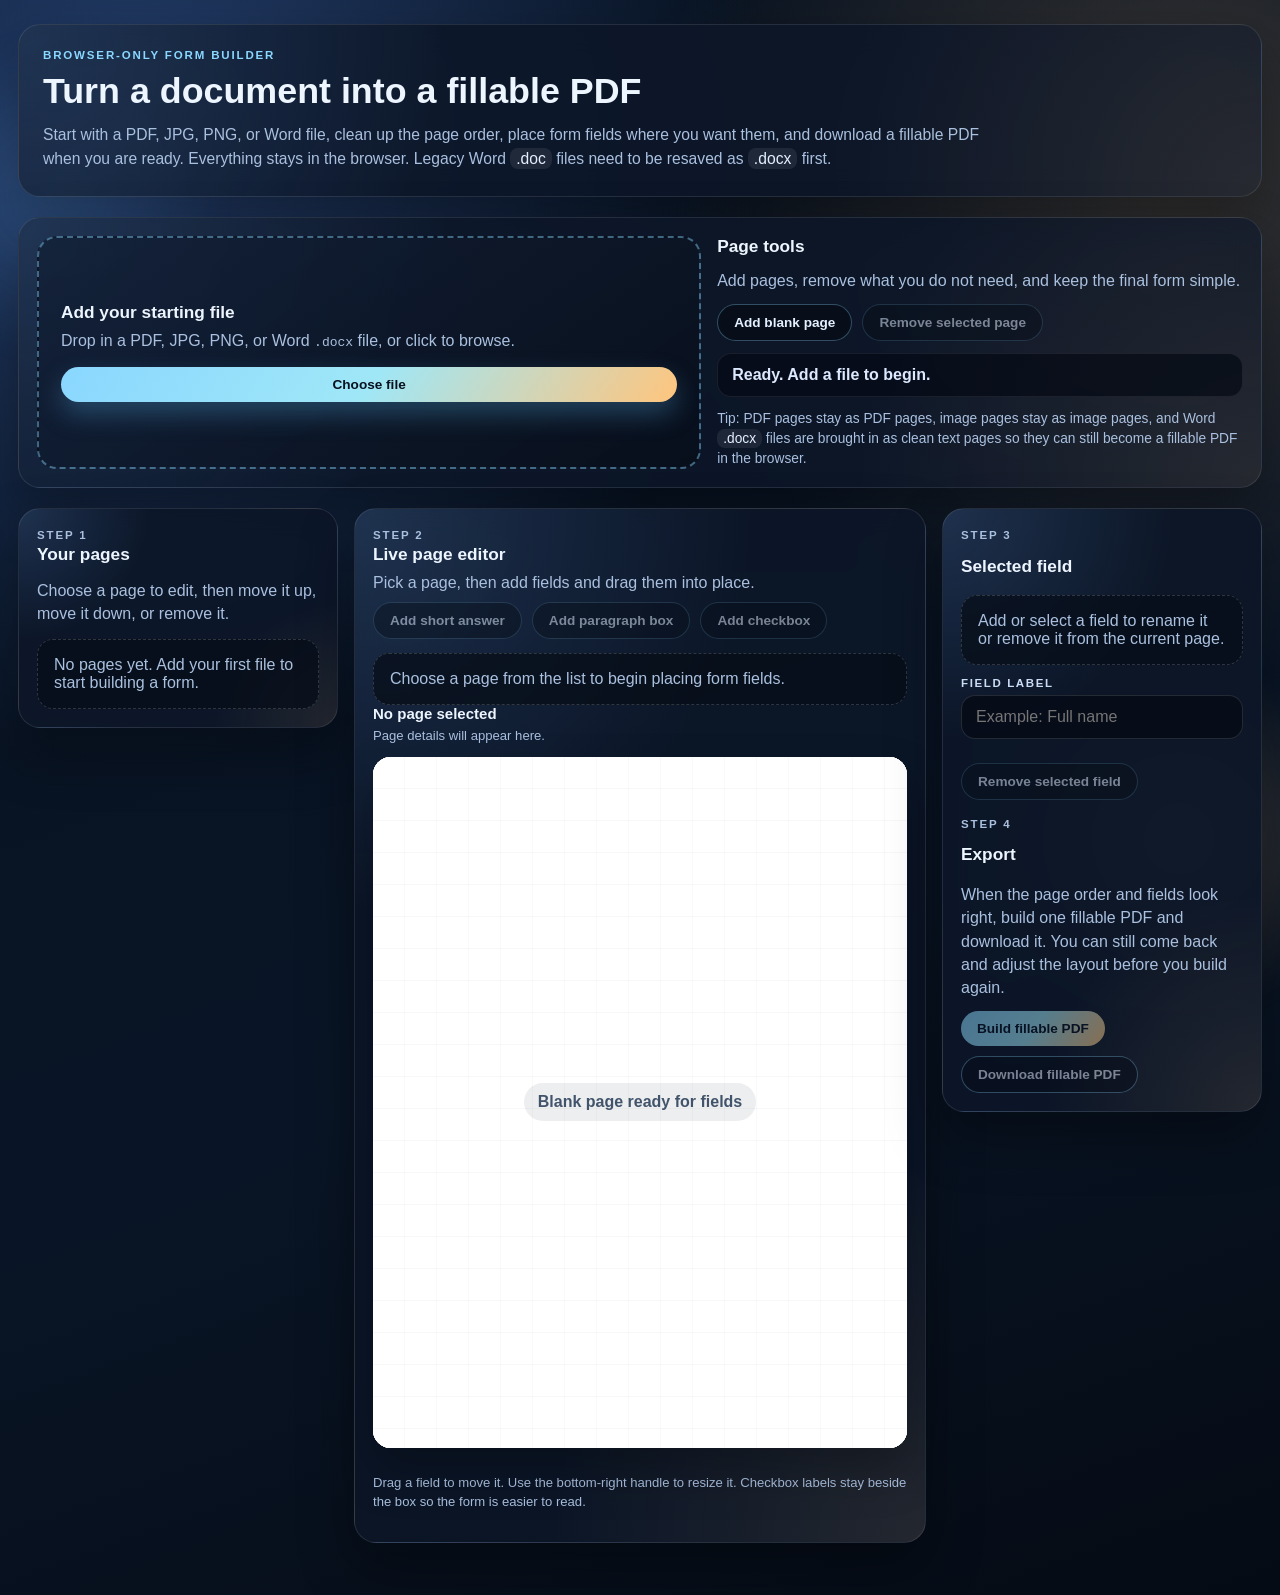
==== Fillable PDF Builder/index.html @ fc836824 "Add fillable PDF builder workspace" ====
<!doctype html>
<html lang="en">
  <head>
    <meta charset="UTF-8" />
    <meta name="viewport" content="width=device-width, initial-scale=1" />
    <title>SwiftPDF Studio - Fillable PDF Builder</title>
    <link rel="icon" href="data:image/svg+xml,%3Csvg xmlns='http://www.w3.org/2000/svg' viewBox='0 0 100 100'%3E%3Ctext y='.9em' font-size='90'%3E%F0%9F%92%BB%3C/text%3E%3C/svg%3E" />
    <link rel="stylesheet" href="styles.css" />
  </head>
  <body>
    <div class="ambient orb-one"></div>
    <div class="ambient orb-two"></div>

    <main class="shell">
      <header class="hero">
        <p class="eyebrow">Browser-only form builder</p>
        <h1>Turn a document into a fillable PDF</h1>
        <p class="subhead">
          Start with a PDF, JPG, PNG, or Word file, clean up the page order, place form fields where you want them,
          and download a fillable PDF when you are ready. Everything stays in the browser. Legacy Word
          <code>.doc</code> files need to be resaved as <code>.docx</code> first.
        </p>
      </header>

      <section class="panel top-grid">
        <div class="dropzone" id="dropzone">
          <div class="dropzone-copy">
            <h2>Add your starting file</h2>
            <p>Drop in a PDF, JPG, PNG, or Word <code>.docx</code> file, or click to browse.</p>
          </div>
          <button type="button" class="primary" id="browseBtn">Choose file</button>
          <input
            id="fileInput"
            type="file"
            multiple
            accept=".pdf,.jpg,.jpeg,.png,.doc,.docx,application/pdf,image/jpeg,image/png,application/msword,application/vnd.openxmlformats-officedocument.wordprocessingml.document" />
        </div>

        <div class="quick-actions">
          <div class="quick-actions-head">
            <h2>Page tools</h2>
            <p>Add pages, remove what you do not need, and keep the final form simple.</p>
          </div>
          <div class="quick-actions-buttons">
            <button type="button" class="ghost" id="addBlankPageBtn">Add blank page</button>
            <button type="button" class="ghost" id="removePageBtn" disabled>Remove selected page</button>
          </div>
          <div class="status" id="status">Ready. Add a file to begin.</div>
          <p class="quick-note">
            Tip: PDF pages stay as PDF pages, image pages stay as image pages, and Word <code>.docx</code> files are
            brought in as clean text pages so they can still become a fillable PDF in the browser.
          </p>
        </div>
      </section>

      <section class="workspace">
        <aside class="panel rail">
          <div class="rail-head">
            <div>
              <p class="mini-label">Step 1</p>
              <h2>Your pages</h2>
            </div>
            <p>Choose a page to edit, then move it up, move it down, or remove it.</p>
          </div>
          <ul class="page-list" id="pageList"></ul>
          <div class="empty-state" id="pageEmpty">No pages yet. Add your first file to start building a form.</div>
        </aside>

        <section class="panel editor">
          <div class="editor-head">
            <div>
              <p class="mini-label">Step 2</p>
              <h2>Live page editor</h2>
              <p>Pick a page, then add fields and drag them into place.</p>
            </div>
            <div class="tool-row">
              <button type="button" class="ghost" id="addTextFieldBtn">Add short answer</button>
              <button type="button" class="ghost" id="addTextareaFieldBtn">Add paragraph box</button>
              <button type="button" class="ghost" id="addCheckboxFieldBtn">Add checkbox</button>
            </div>
          </div>

          <div class="editor-empty" id="editorEmpty">Choose a page from the list to begin placing form fields.</div>

          <div class="editor-stage-wrap" id="editorStageWrap" hidden>
            <div class="editor-meta">
              <div class="editor-meta-title" id="selectedPageTitle">No page selected</div>
              <div class="editor-meta-copy" id="selectedPageMeta">Page details will appear here.</div>
            </div>
            <div class="page-frame" id="pageFrame" style="--page-ratio: 0.7727">
              <div class="page-surface" id="pageSurface">
                <canvas id="pdfCanvas" hidden></canvas>
                <img id="imagePreview" alt="" hidden />
                <div class="docx-preview" id="docxPreview" hidden></div>
                <div class="blank-preview" id="blankPreview" hidden>
                  <span>Blank page ready for fields</span>
                </div>
                <div class="field-layer" id="fieldLayer"></div>
              </div>
            </div>
            <p class="editor-hint">
              Drag a field to move it. Use the bottom-right handle to resize it. Checkbox labels stay beside the box so
              the form is easier to read.
            </p>
          </div>
        </section>

        <aside class="panel inspector">
          <div class="inspector-block">
            <p class="mini-label">Step 3</p>
            <h2>Selected field</h2>
            <div class="inspector-empty" id="fieldEmpty">
              Add or select a field to rename it or remove it from the current page.
            </div>

            <div class="field-settings" id="fieldSettings" hidden>
              <label class="input-group">
                <span>Field label</span>
                <input id="fieldLabelInput" type="text" placeholder="Example: Full name" />
              </label>

              <div class="field-summary" id="fieldSummary"></div>

              <div class="inspector-actions">
                <button type="button" class="ghost" id="removeFieldBtn">Remove selected field</button>
              </div>
            </div>
          </div>

          <div class="inspector-block export-block">
            <p class="mini-label">Step 4</p>
            <h2>Export</h2>
            <p>
              When the page order and fields look right, build one fillable PDF and download it. You can still come
              back and adjust the layout before you build again.
            </p>
            <div class="export-actions">
              <button type="button" class="primary" id="buildBtn" disabled>Build fillable PDF</button>
              <a class="secondary disabled" id="downloadLink" href="#" download="swiftpdf-fillable-form.pdf">Download fillable PDF</a>
            </div>
          </div>
        </aside>
      </section>
    </main>

    <noscript>
      <div class="noscript">Please enable JavaScript to use the fillable PDF builder.</div>
    </noscript>

    <script src="vendor/pdf-lib.min.js"></script>
    <script src="vendor/pdf.min.js"></script>
    <script src="vendor/mammoth.browser.min.js"></script>
    <script src="app.js"></script>
  </body>
</html>
---- Fillable PDF Builder/styles.css ----
:root {
  --bg: #07111f;
  --bg-deep: #050b14;
  --surface: rgba(13, 23, 40, 0.9);
  --surface-soft: rgba(9, 17, 30, 0.88);
  --line: rgba(255, 255, 255, 0.1);
  --line-strong: rgba(138, 215, 255, 0.42);
  --text: #edf5ff;
  --muted: #aac0df;
  --accent: #8ad7ff;
  --accent-warm: #ffc57d;
  --shadow: 0 24px 54px rgba(0, 0, 0, 0.34);
}

* {
  box-sizing: border-box;
}

html,
body {
  margin: 0;
  min-height: 100%;
}

body {
  font-family: "Space Grotesk", "Segoe UI", "Trebuchet MS", sans-serif;
  color: var(--text);
  background:
    radial-gradient(circle at 10% 8%, rgba(91, 148, 255, 0.34), transparent 34%),
    radial-gradient(circle at 92% 10%, rgba(255, 197, 125, 0.18), transparent 28%),
    linear-gradient(160deg, var(--bg) 0%, #091526 60%, var(--bg-deep) 100%);
}

.ambient {
  position: fixed;
  pointer-events: none;
  filter: blur(16px);
  opacity: 0.64;
  z-index: 0;
}

.orb-one {
  width: 320px;
  height: 320px;
  left: -100px;
  top: 4vh;
  background: radial-gradient(circle, rgba(101, 173, 255, 0.38), transparent 72%);
}

.orb-two {
  width: 360px;
  height: 360px;
  right: -80px;
  bottom: -120px;
  background: radial-gradient(circle, rgba(255, 197, 125, 0.34), transparent 72%);
}

.shell {
  position: relative;
  z-index: 1;
  max-width: 1440px;
  margin: 0 auto;
  padding: 24px 18px 52px;
  display: grid;
  gap: 20px;
}

.hero,
.panel {
  border: 1px solid var(--line);
  border-radius: 22px;
  background:
    radial-gradient(circle at 0 0, rgba(114, 174, 255, 0.18), transparent 34%),
    radial-gradient(circle at 100% 100%, rgba(255, 197, 125, 0.1), transparent 32%),
    var(--surface);
  box-shadow: var(--shadow);
  backdrop-filter: blur(14px);
}

.hero {
  padding: 24px;
}

.eyebrow,
.mini-label {
  margin: 0 0 10px;
  font-size: 0.72rem;
  text-transform: uppercase;
  letter-spacing: 0.16em;
  color: var(--accent);
  font-weight: 700;
}

.hero h1 {
  margin: 0 0 12px;
  font-size: clamp(1.8rem, 2.8vw, 2.7rem);
  line-height: 1.12;
}

.subhead {
  margin: 0;
  max-width: 950px;
  color: var(--muted);
  font-size: 0.98rem;
  line-height: 1.55;
}

.subhead code,
.quick-note code {
  font-family: inherit;
  color: #e3efff;
  background: rgba(255, 255, 255, 0.08);
  border-radius: 8px;
  padding: 2px 6px;
}

.top-grid {
  padding: 20px;
  display: grid;
  grid-template-columns: minmax(0, 1.2fr) minmax(0, 0.95fr);
  gap: 16px;
}

.dropzone {
  border: 2px dashed rgba(138, 215, 255, 0.44);
  border-radius: 20px;
  padding: 22px;
  display: grid;
  gap: 14px;
  align-content: center;
  background: linear-gradient(145deg, rgba(19, 33, 56, 0.84), rgba(8, 15, 27, 0.92));
  transition: border-color 0.18s ease, box-shadow 0.18s ease, transform 0.18s ease;
}

.dropzone.active {
  border-color: var(--accent);
  box-shadow: 0 0 0 4px rgba(138, 215, 255, 0.14);
  transform: translateY(-1px);
}

.dropzone h2,
.quick-actions h2,
.rail-head h2,
.editor-head h2,
.inspector-block h2 {
  margin: 0 0 6px;
  font-size: 1.08rem;
}

.dropzone p,
.quick-actions p,
.rail-head p,
.editor-head p,
.inspector-block p {
  margin: 0;
  color: var(--muted);
  line-height: 1.45;
}

.dropzone input[type="file"] {
  display: none;
}

.quick-actions {
  display: grid;
  gap: 12px;
  align-content: start;
}

.quick-actions-head {
  display: grid;
  gap: 6px;
}

.quick-actions-buttons,
.tool-row,
.export-actions,
.inspector-actions {
  display: flex;
  gap: 10px;
  flex-wrap: wrap;
}

.status {
  border-radius: 14px;
  padding: 12px 14px;
  background: rgba(6, 11, 21, 0.72);
  border: 1px solid rgba(255, 255, 255, 0.08);
  color: #dce9ff;
  font-weight: 600;
}

.quick-note {
  font-size: 0.86rem;
}

.workspace {
  display: grid;
  grid-template-columns: minmax(260px, 320px) minmax(0, 1fr) minmax(260px, 320px);
  gap: 16px;
  align-items: start;
}

.panel {
  padding: 18px;
}

.rail,
.inspector {
  position: sticky;
  top: 18px;
}

.rail-head,
.editor-head {
  display: grid;
  gap: 8px;
  margin-bottom: 14px;
}

.page-list {
  list-style: none;
  margin: 0;
  padding: 0;
  display: grid;
  gap: 10px;
  max-height: 920px;
  overflow: auto;
}

.page-card {
  border: 1px solid rgba(255, 255, 255, 0.08);
  background: rgba(7, 13, 24, 0.84);
  border-radius: 16px;
  padding: 12px;
  display: grid;
  gap: 10px;
}

.page-card.active {
  border-color: rgba(138, 215, 255, 0.52);
  box-shadow: 0 0 0 1px rgba(138, 215, 255, 0.3);
}

.page-card-main {
  appearance: none;
  border: 0;
  background: transparent;
  color: inherit;
  text-align: left;
  padding: 0;
  cursor: pointer;
  display: grid;
  gap: 6px;
}

.page-card-top {
  display: flex;
  justify-content: space-between;
  align-items: center;
  gap: 10px;
}

.page-badge {
  display: inline-flex;
  align-items: center;
  border-radius: 999px;
  padding: 4px 9px;
  font-size: 0.7rem;
  text-transform: uppercase;
  letter-spacing: 0.1em;
  background: rgba(138, 215, 255, 0.12);
  color: var(--accent);
}

.page-number {
  font-size: 0.78rem;
  color: var(--muted);
  font-weight: 700;
}

.page-title {
  font-size: 0.95rem;
  font-weight: 700;
  color: var(--text);
  word-break: break-word;
}

.page-copy {
  font-size: 0.81rem;
  color: var(--muted);
  line-height: 1.4;
}

.page-actions {
  display: flex;
  gap: 8px;
  flex-wrap: wrap;
}

.editor {
  min-height: 760px;
}

.editor-empty,
.inspector-empty,
.empty-state {
  border-radius: 16px;
  padding: 16px;
  border: 1px dashed rgba(255, 255, 255, 0.16);
  background: rgba(8, 14, 25, 0.74);
  color: var(--muted);
}

.editor-stage-wrap {
  display: grid;
  gap: 12px;
}

.editor-meta {
  display: grid;
  gap: 4px;
}

.editor-meta-title {
  font-size: 0.94rem;
  font-weight: 700;
}

.editor-meta-copy {
  font-size: 0.82rem;
  color: var(--muted);
  line-height: 1.45;
}

.page-frame {
  width: min(100%, 820px);
  margin: 0 auto;
}

.page-surface {
  position: relative;
  width: 100%;
  aspect-ratio: var(--page-ratio);
  border-radius: 18px;
  overflow: hidden;
  background: #fff;
  box-shadow: 0 24px 46px rgba(0, 0, 0, 0.25);
}

#pdfCanvas,
#imagePreview,
.docx-preview,
.blank-preview,
.field-layer {
  position: absolute;
  inset: 0;
}

#pdfCanvas,
#imagePreview {
  width: 100%;
  height: 100%;
  display: block;
  background: #fff;
}

#imagePreview {
  object-fit: contain;
}

.docx-preview,
.blank-preview {
  background: #fff;
  color: #182432;
}

.docx-preview {
  padding: 8.5% 8.5% 7%;
  display: flex;
  flex-direction: column;
  gap: 0.38rem;
  overflow: hidden;
}

.docx-preview-line {
  margin: 0;
  font-size: clamp(0.58rem, 1.15vw, 0.95rem);
  line-height: 1.45;
  white-space: pre-wrap;
  word-break: break-word;
}

.blank-preview {
  display: grid;
  place-items: center;
  background:
    linear-gradient(transparent 31px, rgba(15, 31, 51, 0.06) 32px),
    linear-gradient(90deg, transparent 31px, rgba(15, 31, 51, 0.05) 32px),
    #ffffff;
  background-size: 32px 32px;
}

.blank-preview span {
  padding: 10px 14px;
  border-radius: 999px;
  background: rgba(9, 17, 31, 0.07);
  color: #41546b;
  font-weight: 700;
}

.field-layer {
  z-index: 3;
}

.field-box {
  position: absolute;
  border: 2px dashed rgba(47, 120, 255, 0.82);
  border-radius: 10px;
  background: rgba(84, 147, 255, 0.08);
  cursor: move;
  touch-action: none;
}

.field-box.active {
  border-color: rgba(255, 156, 87, 0.96);
  background: rgba(255, 173, 111, 0.08);
}

.field-label {
  position: absolute;
  top: -28px;
  left: 0;
  max-width: 220px;
  padding: 5px 9px;
  border-radius: 999px;
  font-size: 0.73rem;
  font-weight: 700;
  color: #0a1220;
  background: rgba(255, 255, 255, 0.92);
  box-shadow: 0 6px 14px rgba(10, 18, 32, 0.14);
  white-space: nowrap;
  overflow: hidden;
  text-overflow: ellipsis;
}

.field-box.checkbox .field-label {
  top: 50%;
  left: calc(100% + 10px);
  transform: translateY(-50%);
  max-width: 240px;
}

.field-body {
  width: 100%;
  height: 100%;
  border-radius: 8px;
  background: rgba(255, 255, 255, 0.64);
  border: 1px solid rgba(15, 24, 38, 0.14);
}

.field-box.checkbox .field-body {
  background: rgba(255, 255, 255, 0.82);
}

.field-box.textarea .field-body {
  background:
    linear-gradient(transparent 23px, rgba(15, 24, 38, 0.08) 24px),
    rgba(255, 255, 255, 0.72);
  background-size: 100% 24px;
}

.field-box.checkbox .field-body::after {
  content: "";
  position: absolute;
  inset: 22%;
  border: 2px solid rgba(15, 24, 38, 0.28);
  border-radius: 4px;
}

.field-resize {
  position: absolute;
  width: 18px;
  height: 18px;
  right: -9px;
  bottom: -9px;
  border-radius: 50%;
  background: var(--accent);
  border: 2px solid #0e1828;
  box-shadow: 0 8px 14px rgba(3, 7, 14, 0.34);
  cursor: nwse-resize;
}

.editor-hint,
.field-summary {
  font-size: 0.82rem;
  color: var(--muted);
  line-height: 1.45;
}

.inspector {
  display: grid;
  gap: 16px;
}

.inspector-block {
  display: grid;
  gap: 12px;
}

.field-settings {
  display: grid;
  gap: 12px;
}

.input-group {
  display: grid;
  gap: 6px;
}

.input-group span {
  font-size: 0.72rem;
  text-transform: uppercase;
  letter-spacing: 0.14em;
  color: #cbdcf5;
  font-weight: 700;
}

.input-group input {
  border: 1px solid rgba(255, 255, 255, 0.12);
  border-radius: 14px;
  background: rgba(7, 13, 24, 0.92);
  color: var(--text);
  padding: 12px 14px;
  font: inherit;
}

.input-group input:focus-visible {
  outline: 2px solid rgba(138, 215, 255, 0.4);
  outline-offset: 2px;
}

button,
.secondary {
  appearance: none;
  border-radius: 999px;
  padding: 10px 16px;
  font: inherit;
  font-size: 0.85rem;
  font-weight: 700;
  cursor: pointer;
  transition: transform 0.18s ease, box-shadow 0.18s ease, background 0.18s ease;
  text-decoration: none;
  display: inline-flex;
  justify-content: center;
  align-items: center;
  gap: 6px;
}

.primary {
  border: 0;
  color: #071120;
  background: linear-gradient(125deg, #8ad7ff, #9fe7f7, #ffc57d);
  box-shadow: 0 12px 26px rgba(78, 162, 211, 0.34);
}

.ghost {
  border: 1px solid rgba(138, 215, 255, 0.32);
  background: rgba(8, 14, 25, 0.84);
  color: #e3f0ff;
}

.secondary {
  border: 1px solid rgba(138, 215, 255, 0.58);
  background: rgba(7, 13, 24, 0.92);
  color: #e5f0ff;
}

.secondary.disabled,
button:disabled {
  opacity: 0.5;
  cursor: not-allowed;
  box-shadow: none;
}

button:not(:disabled):hover,
.secondary:not(.disabled):hover {
  transform: translateY(-1px);
  box-shadow: 0 14px 28px rgba(0, 0, 0, 0.24);
}

.noscript {
  margin: 20px auto;
  max-width: 720px;
  padding: 16px;
  text-align: center;
  border-radius: 14px;
  background: rgba(8, 14, 25, 0.94);
  border: 1px solid var(--line);
  color: var(--muted);
}

@media (max-width: 1240px) {
  .workspace {
    grid-template-columns: minmax(240px, 290px) minmax(0, 1fr);
  }

  .inspector {
    grid-column: 1 / -1;
    position: static;
    grid-template-columns: repeat(2, minmax(0, 1fr));
  }
}

@media (max-width: 980px) {
  .top-grid,
  .workspace {
    grid-template-columns: 1fr;
  }

  .rail,
  .inspector {
    position: static;
  }

  .inspector {
    grid-template-columns: 1fr;
  }

  .page-frame {
    width: 100%;
  }
}

@media (max-width: 720px) {
  .shell {
    padding: 16px 10px 34px;
  }

  .hero,
  .panel {
    padding: 14px;
  }

  .tool-row,
  .export-actions,
  .inspector-actions,
  .page-actions,
  .quick-actions-buttons {
    flex-direction: column;
  }

  .tool-row button,
  .export-actions .primary,
  .export-actions .secondary,
  .inspector-actions button,
  .page-actions button,
  .quick-actions-buttons button {
    width: 100%;
  }

  .field-box.checkbox .field-label {
    max-width: 150px;
  }
}
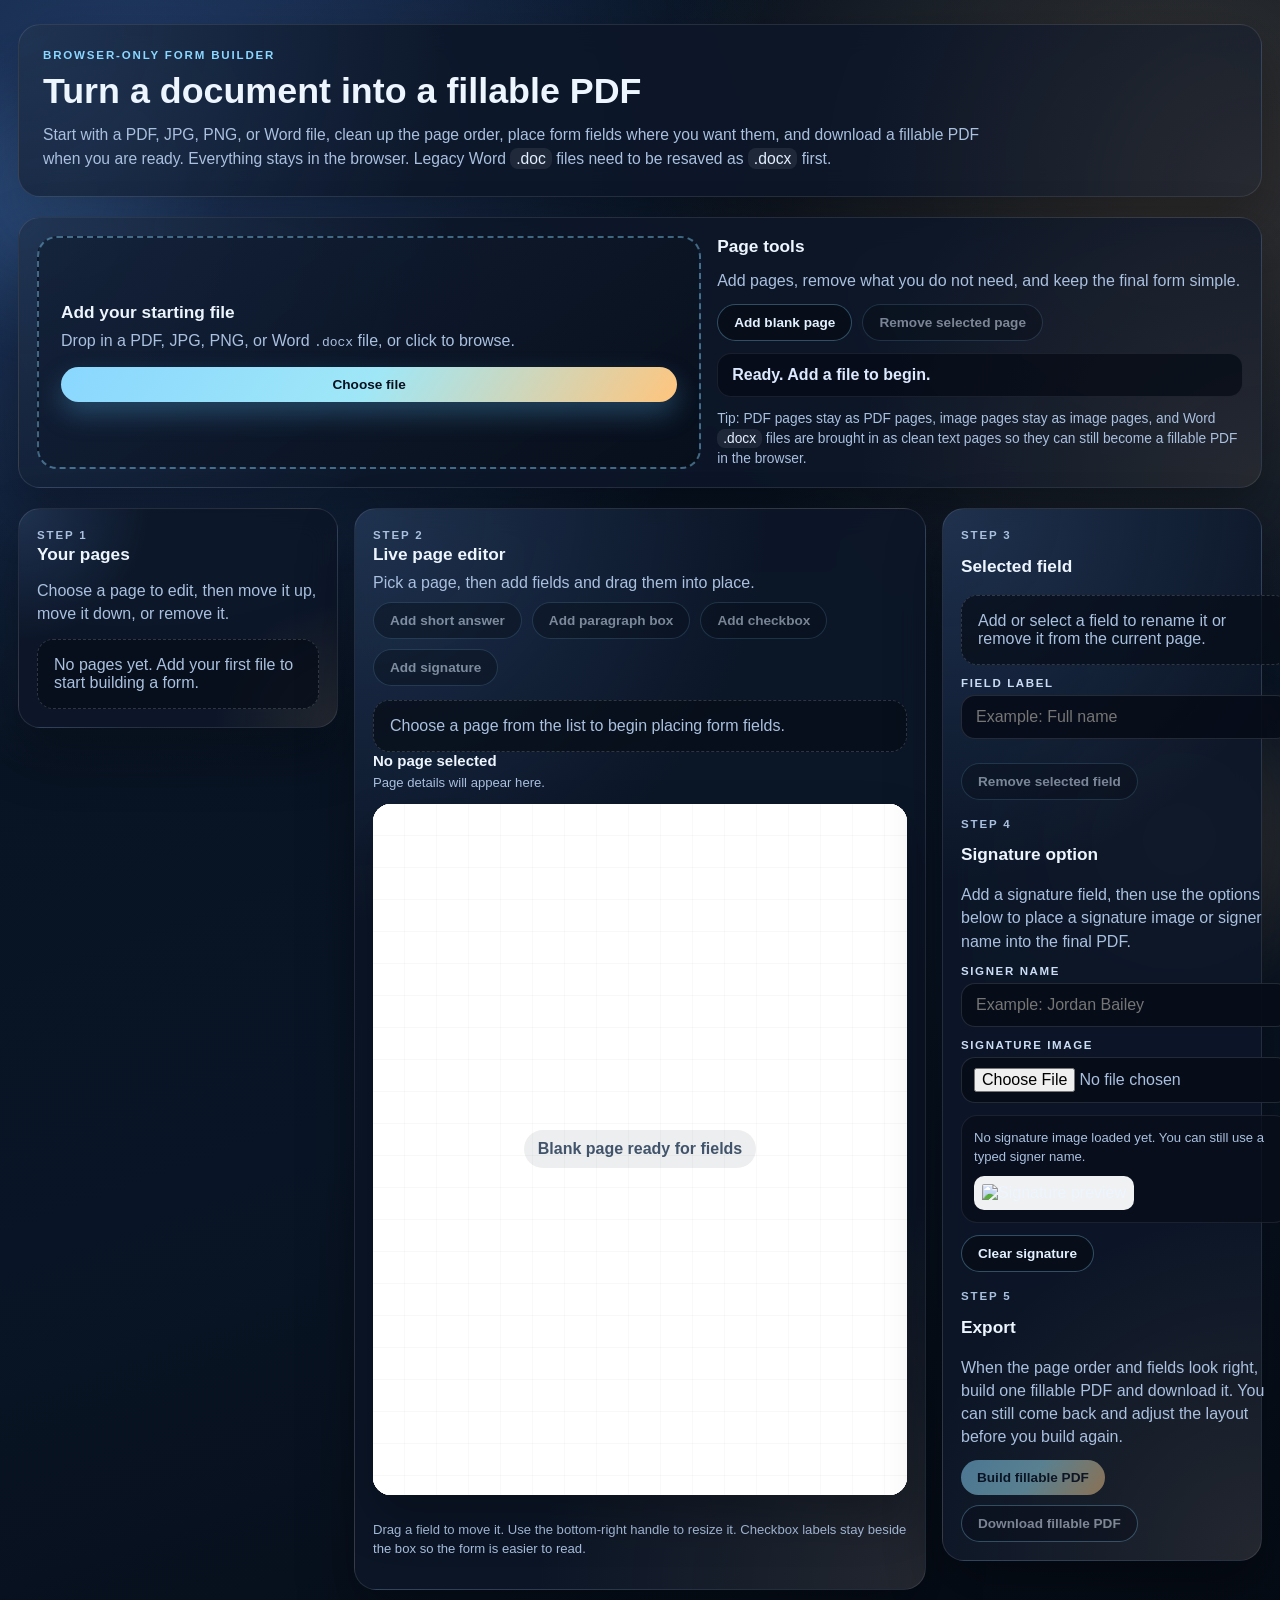
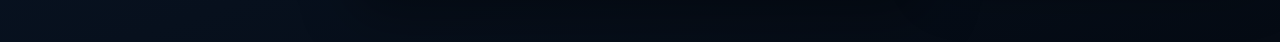
==== commit 3a340cb7: "Fix PDF live preview and add signature fields" ====
--- a/Fillable PDF Builder/index.html
+++ b/Fillable PDF Builder/index.html
@@ -77,6 +77,7 @@
               <button type="button" class="ghost" id="addTextFieldBtn">Add short answer</button>
               <button type="button" class="ghost" id="addTextareaFieldBtn">Add paragraph box</button>
               <button type="button" class="ghost" id="addCheckboxFieldBtn">Add checkbox</button>
+              <button type="button" class="ghost" id="addSignatureFieldBtn">Add signature</button>
             </div>
           </div>
 
@@ -127,8 +128,33 @@
             </div>
           </div>
 
+          <div class="inspector-block signature-block">
+            <p class="mini-label">Step 4</p>
+            <h2>Signature option</h2>
+            <p>Add a signature field, then use the options below to place a signature image or signer name into the final PDF.</p>
+
+            <label class="input-group">
+              <span>Signer name</span>
+              <input id="signatureNameInput" type="text" placeholder="Example: Jordan Bailey" />
+            </label>
+
+            <label class="input-group file-group">
+              <span>Signature image</span>
+              <input id="signatureUploadInput" type="file" accept="image/png,image/jpeg" />
+            </label>
+
+            <div class="signature-preview-card" id="signaturePreviewCard">
+              <div class="signature-preview-copy" id="signaturePreviewCopy">No signature image loaded yet. You can still use a typed signer name.</div>
+              <img id="signaturePreviewImage" alt="Signature preview" hidden />
+            </div>
+
+            <div class="inspector-actions">
+              <button type="button" class="ghost" id="clearSignatureBtn">Clear signature</button>
+            </div>
+          </div>
+
           <div class="inspector-block export-block">
-            <p class="mini-label">Step 4</p>
+            <p class="mini-label">Step 5</p>
             <h2>Export</h2>
             <p>
               When the page order and fields look right, build one fillable PDF and download it. You can still come
--- a/Fillable PDF Builder/styles.css
+++ b/Fillable PDF Builder/styles.css
@@ -363,6 +363,10 @@
   height: 100%;
   display: block;
   background: #fff;
+}
+
+#pdfCanvas {
+  object-fit: contain;
 }
 
 #imagePreview {
@@ -451,6 +455,10 @@
   max-width: 240px;
 }
 
+.field-box.signature {
+  background: rgba(255, 255, 255, 0.2);
+}
+
 .field-body {
   width: 100%;
   height: 100%;
@@ -476,6 +484,38 @@
   inset: 22%;
   border: 2px solid rgba(15, 24, 38, 0.28);
   border-radius: 4px;
+}
+
+.field-box.signature .field-body {
+  position: relative;
+  overflow: hidden;
+  background:
+    linear-gradient(to top, rgba(19, 36, 58, 0.28), rgba(19, 36, 58, 0.28)) left calc(100% - 12px) / 100% 1px no-repeat,
+    rgba(255, 255, 255, 0.78);
+}
+
+.signature-stamp {
+  position: absolute;
+  inset: 8% 6% 14%;
+  display: flex;
+  align-items: center;
+  justify-content: center;
+  text-align: center;
+  pointer-events: none;
+}
+
+.signature-stamp img {
+  max-width: 100%;
+  max-height: 100%;
+  object-fit: contain;
+}
+
+.signature-stamp-name {
+  font-size: clamp(0.72rem, 1.2vw, 1.08rem);
+  line-height: 1.1;
+  font-style: italic;
+  color: rgba(23, 41, 64, 0.78);
+  word-break: break-word;
 }
 
 .field-resize {
@@ -508,6 +548,10 @@
   gap: 12px;
 }
 
+.signature-block {
+  align-content: start;
+}
+
 .field-settings {
   display: grid;
   gap: 12px;
@@ -535,9 +579,44 @@
   font: inherit;
 }
 
+.file-group input[type="file"] {
+  border: 1px solid rgba(255, 255, 255, 0.12);
+  border-radius: 14px;
+  background: rgba(7, 13, 24, 0.92);
+  color: var(--muted);
+  padding: 10px 12px;
+  font: inherit;
+}
+
 .input-group input:focus-visible {
   outline: 2px solid rgba(138, 215, 255, 0.4);
   outline-offset: 2px;
+}
+
+.signature-preview-card {
+  border-radius: 16px;
+  border: 1px solid rgba(255, 255, 255, 0.08);
+  background: rgba(8, 14, 25, 0.76);
+  padding: 12px;
+  display: grid;
+  gap: 10px;
+}
+
+.signature-preview-copy {
+  font-size: 0.82rem;
+  color: var(--muted);
+  line-height: 1.45;
+}
+
+#signaturePreviewImage {
+  max-width: 100%;
+  max-height: 110px;
+  object-fit: contain;
+  justify-self: start;
+  display: block;
+  background: rgba(255, 255, 255, 0.94);
+  border-radius: 10px;
+  padding: 8px;
 }
 
 button,
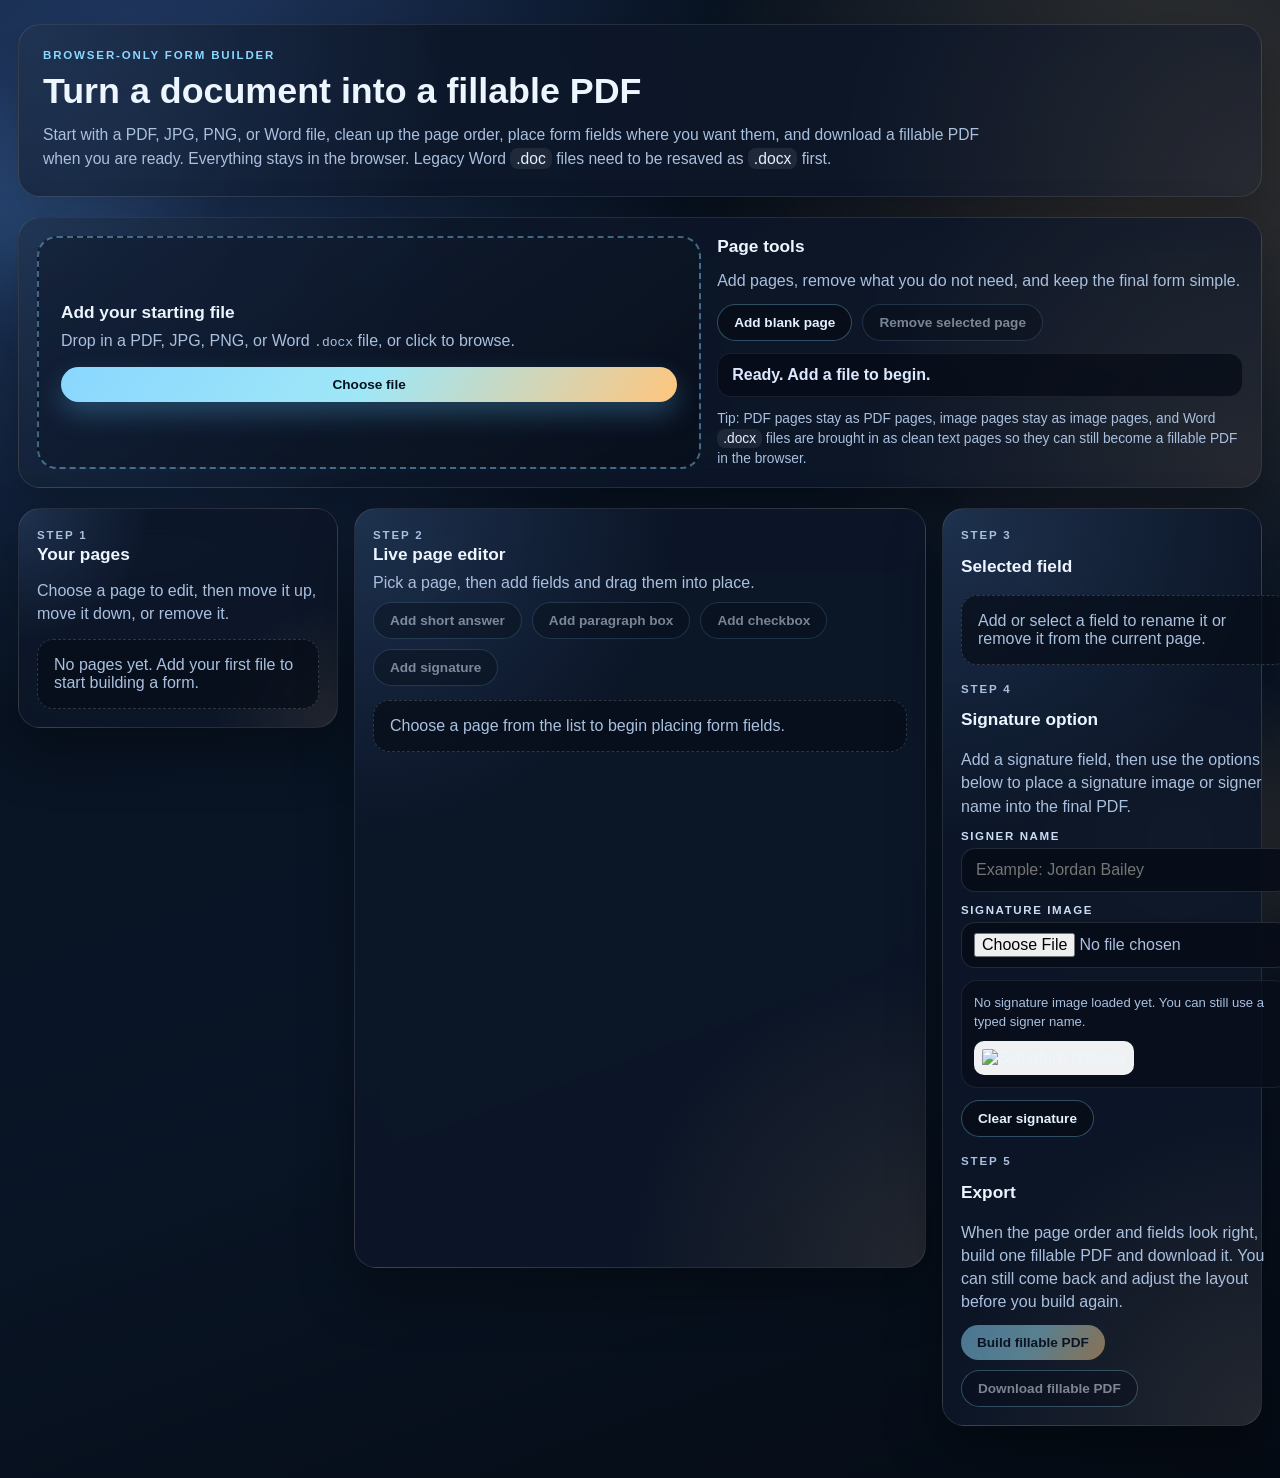
==== commit 8772db84: "Bump fillable builder asset versions" ====
--- a/Fillable PDF Builder/index.html
+++ b/Fillable PDF Builder/index.html
@@ -5,7 +5,7 @@
     <meta name="viewport" content="width=device-width, initial-scale=1" />
     <title>SwiftPDF Studio - Fillable PDF Builder</title>
     <link rel="icon" href="data:image/svg+xml,%3Csvg xmlns='http://www.w3.org/2000/svg' viewBox='0 0 100 100'%3E%3Ctext y='.9em' font-size='90'%3E%F0%9F%92%BB%3C/text%3E%3C/svg%3E" />
-    <link rel="stylesheet" href="styles.css" />
+    <link rel="stylesheet" href="styles.css?v=20260331d" />
   </head>
   <body>
     <div class="ambient orb-one"></div>
@@ -173,9 +173,9 @@
       <div class="noscript">Please enable JavaScript to use the fillable PDF builder.</div>
     </noscript>
 
-    <script src="vendor/pdf-lib.min.js"></script>
-    <script src="vendor/pdf.min.js"></script>
-    <script src="vendor/mammoth.browser.min.js"></script>
-    <script src="app.js"></script>
+    <script src="vendor/pdf-lib.min.js?v=20260331d"></script>
+    <script src="vendor/pdf.min.js?v=20260331d"></script>
+    <script src="vendor/mammoth.browser.min.js?v=20260331d"></script>
+    <script src="app.js?v=20260331d"></script>
   </body>
 </html>
--- a/Fillable PDF Builder/styles.css
+++ b/Fillable PDF Builder/styles.css
@@ -363,6 +363,18 @@
   height: 100%;
   display: block;
   background: #fff;
+}
+
+#pdfCanvas[hidden],
+#imagePreview[hidden],
+.docx-preview[hidden],
+.blank-preview[hidden],
+.editor-stage-wrap[hidden],
+.field-settings[hidden],
+.editor-empty[hidden],
+.inspector-empty[hidden],
+.empty-state[hidden] {
+  display: none !important;
 }
 
 #pdfCanvas {
